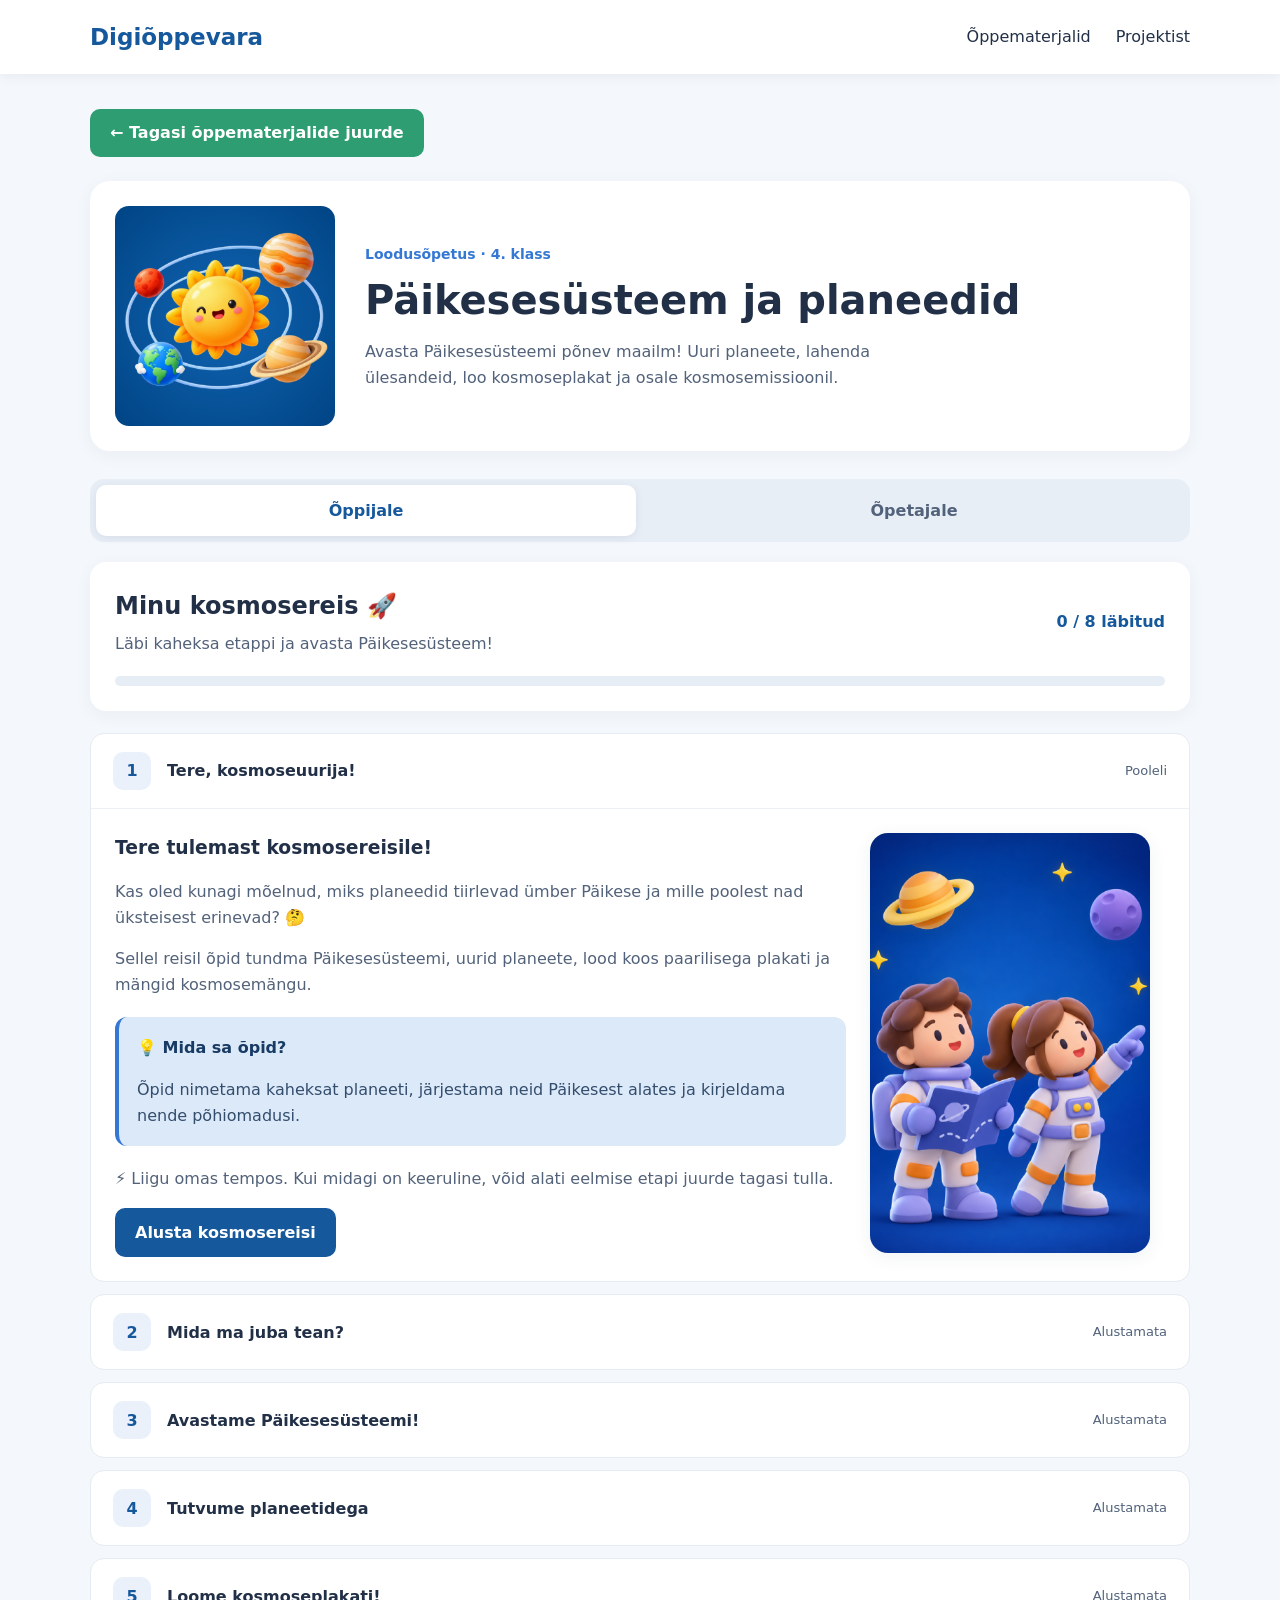
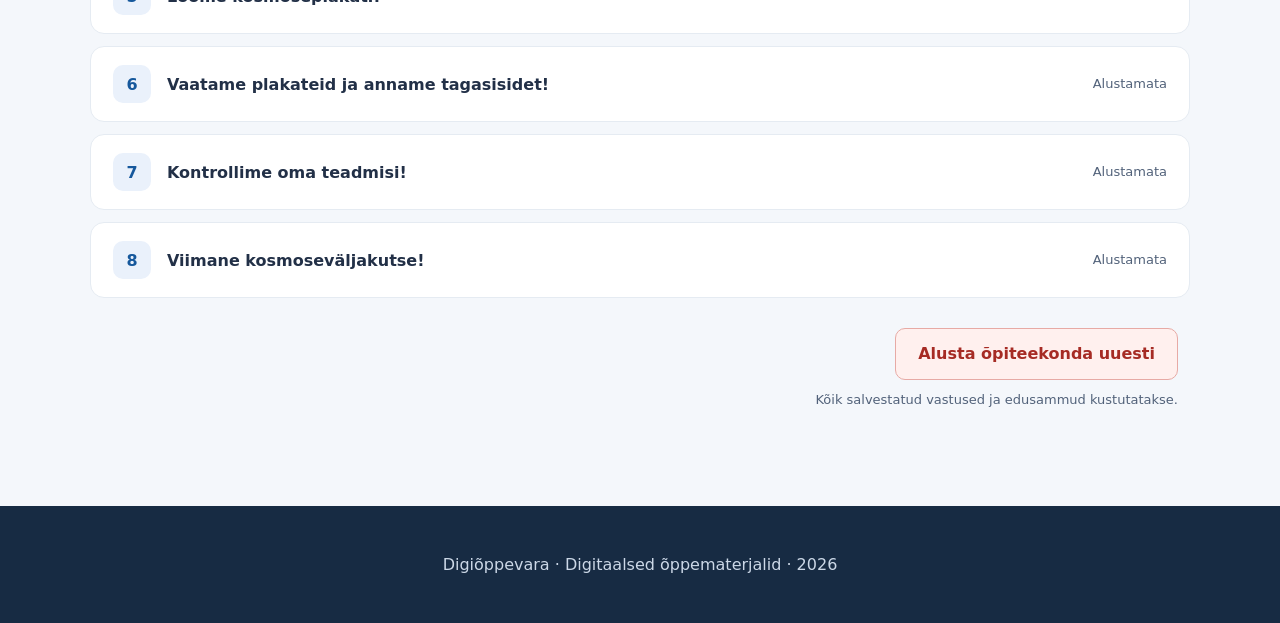
==== materjalid/loodusopetus/4-klass/paikesesusteem.html @ 149459c7 "Update paikesesusteem.html" ====
<!DOCTYPE html>
<html lang="et">
<head>
  <meta charset="UTF-8">
  <meta name="viewport" content="width=device-width, initial-scale=1">

  <title>Päikesesüsteem ja planeedid | Digiõppevara</title>

  <link rel="stylesheet" href="../../../css/style.css">
  <link rel="stylesheet" href="../../../css/loodusopetus/4-klass/paikesesusteem-post-review.css">
  <link rel="stylesheet" href="../../../css/loodusopetus/4-klass/paikesesusteem-final-stage.css">

  <script src="../../../js/loodusopetus/4-klass/paikesesusteem-config.js" defer></script>
  <script src="../../../js/lesson.js" defer></script>
  <script src="../../../js/loodusopetus/4-klass/paikesesusteem-poster-builder.js" defer></script>
  <script src="../../../js/loodusopetus/4-klass/paikesesusteem-poster-review.js" defer></script>
  <script src="../../../js/loodusopetus/4-klass/paikesesusteem-final-stage.js" defer></script>
</head>

<body>
  <header class="site-header">
    <nav class="container">
      <a class="logo" href="../../../index.html">
        Digiõppevara
      </a>

      <div class="nav-links">
        <a href="../../../index.html#materjalid">
          Õppematerjalid
        </a>

        <a href="../../../index.html#projektist">
          Projektist
        </a>
      </div>
    </nav>
  </header>

  <main class="container lesson">

    <a
      class="back-button"
      href="../../../index.html#materjalid">
      ← Tagasi õppematerjalide juurde
    </a>

    <section class="topic-header">
      <img
        class="topic-cover"
        src="../../../images/loodusopetus/4-klass/paikesesusteem/4klass-paikesesusteem.png"
        alt="Päikesesüsteem ja planeedid">

      <div class="topic-info">
        <span class="topic-meta">
          Loodusõpetus · 4. klass
        </span>

        <h1>Päikesesüsteem ja planeedid</h1>

        <p>
          Avasta Päikesesüsteemi põnev maailm!
          Uuri planeete, lahenda ülesandeid,
          loo kosmoseplakat ja osale kosmosemissioonil.
        </p>
      </div>
    </section>

    <div
      class="journey-tabs"
      aria-label="Õppematerjali vaated">

      <button
        type="button"
        class="journey-tab active"
        data-view="learner"
        aria-pressed="true">
        Õppijale
      </button>

      <button
        type="button"
        class="journey-tab"
        data-view="teacher"
        aria-pressed="false">
        Õpetajale
      </button>
    </div>

    <section id="learner-view" class="journey-panel">

      <div class="journey-overview">
        <div class="journey-overview-top">
          <div>
            <h2>Minu kosmosereis 🚀</h2>

            <p>
              Läbi kaheksa etappi ja avasta Päikesesüsteem!
            </p>
          </div>

          <span id="journey-count">
            0 / 8 läbitud
          </span>
        </div>

        <div
          class="journey-progress"
          role="progressbar"
          aria-label="Õpiteekonna läbimine"
          aria-valuemin="0"
          aria-valuemax="8"
          aria-valuenow="0">
          <div id="journey-fill"></div>
        </div>
      </div>

      <details
        class="journey-step"
        data-step="1"
        open>

        <summary>
          <span class="step-number">1</span>
          <span class="step-title">
            Tere, kosmoseuurija!
          </span>
          <span class="step-status">Pooleli</span>
        </summary>

        <div class="step-content">
          <div class="intro-layout">

            <div class="intro-text">
              <h3>Tere tulemast kosmosereisile!</h3>

              <p>
                Kas oled kunagi mõelnud,
                miks planeedid tiirlevad ümber Päikese
                ja mille poolest nad üksteisest erinevad? 🤔
              </p>

              <p>
                Sellel reisil õpid tundma Päikesesüsteemi,
                uurid planeete, lood koos paarilisega
                plakati ja mängid kosmosemängu.
              </p>

              <div class="learning-box">
                <strong> 💡 Mida sa õpid?</strong>

                <p>
                  Õpid nimetama kaheksat planeeti,
                  järjestama neid Päikesest alates
                  ja kirjeldama nende põhiomadusi.
                </p>
              </div>

              <p>
                ⚡ Liigu omas tempos.
                Kui midagi on keeruline,
                võid alati eelmise etapi juurde tagasi tulla.
              </p>

              <button
                class="action-button"
                type="button"
                data-complete-step="1"
                data-next-step="2">
                Alusta kosmosereisi
              </button>
            </div>

            <div class="intro-image-wrap">
              <img
                src="../../../images/loodusopetus/4-klass/paikesesusteem/4klass-1etapp.png"
                alt="Kosmoseuurijad"
                class="intro-image"
                loading="eager"
                decoding="async">
            </div>

          </div>
        </div>
      </details>

      <details class="journey-step" data-step="2">
        <summary>
          <span class="step-number">2</span>
          <span class="step-title">
            Mida ma juba tean?
          </span>
          <span class="step-status">Alustamata</span>
        </summary>

        <div class="step-content">
          <h3>Minu esimesed kosmoseteadmised</h3>

          <p>
            Vasta neljale küsimusele ja vaata,
            mida sa Päikesesüsteemist juba tead.
          </p>

          <div class="learning-box">
            <strong>Sinu ülesanne</strong>

            <p>
              Vali igale küsimusele üks vastus.
              See on teadmiste proov, mitte kontrolltöö.
              Eksimine on lubatud!
            </p>
          </div>

          <div data-quiz="diagnostic"></div>
        </div>
      </details>

      <details class="journey-step" data-step="3">
        <summary>
          <span class="step-number">3</span>
          <span class="step-title">
            Avastame Päikesesüsteemi!
          </span>
          <span class="step-status">Alustamata</span>
        </summary>

        <div class="step-content">
          <h3>Mis kuulub Päikesesüsteemi?</h3>

          <p>
            Päikesesüsteemi keskmes on Päike.
            Selle ümber tiirleb kaheksa planeeti.
            Päikesesüsteemi kuuluvad ka kuud,
            asteroidid ja teised taevakehad.
          </p>

          <div class="learning-box">
            <strong>Uurime Päikesesüsteemi! 🔭</strong>

            <p>
              Klõpsa interaktiivsel pildil
              erinevatel taevakehadel
              ja loe nende kohta huvitavaid fakte.
            </p>
          </div>

          <div class="embed-shell is-loading">
            <div class="embed-loader">
              Ülesanne laadib...
            </div>

            <iframe
              class="h5p-frame"
              src="https://sisuloome.e-koolikott.ee/h5p/29036/embed"
              title="Avasta Päikesesüsteem"
              width="100%"
              height="768"
              loading="lazy"
              allowfullscreen>
            </iframe>
          </div>

          <h3>Kontrolli, mida teada said!</h3>

          <p>
            Vasta kolmele küsimusele.
            Etapi läbimiseks pead vastama õigesti
            vähemalt kahele küsimusele.
          </p>

          <div data-quiz="stage3"></div>
        </div>
      </details>

      <details class="journey-step" data-step="4">
        <summary>
          <span class="step-number">4</span>
          <span class="step-title">
            Tutvume planeetidega
          </span>
          <span class="step-status">Alustamata</span>
        </summary>

        <div class="step-content">
          <h3>Planeetide saladused 🪐</h3>

          <p>
            Iga planeet on erinev.
            Mõni on väga kuum, mõni külm,
            mõnel on rõngad ja mõnel kuud.
          </p>

          <div class="learning-box">
            <strong>Leia planeedile õige kirjeldus!</strong>

            <p>
              Lohista iga planeedi juurde sobiv kirjeldus.
              Kontrolli vastuseid ja vajaduse korral
              proovi uuesti.
            </p>
          </div>

          <div class="embed-shell is-loading">
            <div class="embed-loader">
              Ülesanne laadib...
            </div>

            <iframe
              class="h5p-frame"
              src="https://sisuloome.e-koolikott.ee/h5p/29039/embed"
              title="Leia planeedile õige kirjeldus"
              width="100%"
              height="954"
              loading="lazy"
              allowfullscreen>
            </iframe>
          </div>

          <h3>Minu planeedi pass</h3>

          <p>
            Vali üks planeet, mida soovid lähemalt uurida.
            Täida selle kohta väike planeedi pass.
          </p>

          <div class="learning-box">
            <strong>🔍 Uuri oma planeeti!</strong>

            <p>
              Märgi, mitmes planeet see Päikesest on,
              ja kirjuta üks huvitav asi,
              mida sa selle planeedi kohta teada said.
            </p>
          </div>

          <div data-research="planetPassport"></div>
        </div>
      </details>

      <details class="journey-step" data-step="5">
        <summary>
          <span class="step-number">5</span>
          <span class="step-title">
            Loome kosmoseplakati!
          </span>
          <span class="step-status">Alustamata</span>
        </summary>

        <div class="step-content">
          <h3>Meie planeediplakat</h3>

          <p>
            Nüüd on aeg koos paarilisega plakat luua!
            Valige planeet, leidke sellele sobiv pilt
            ja lisage kolm fakti.
          </p>

          <div class="learning-box">
            <strong>Sinu ülesanne 🎨</strong>

            <p>
              Valige planeedi nimi ja pilt eraldi.
              Otsustage, millised kolm fakti on õiged,
              ning kujundage plakat.
              Lisage mõlema autori eesnimed.
              Järgmises etapis kontrollib teie tööd teine paar.
            </p>
          </div>

          <div class="poster-builder" id="poster-builder">

            <div class="poster-controls">

              <div class="poster-control-group">
                <h4>1. Valige planeedi nimi</h4>
                <div id="poster-planets"></div>
              </div>

              <div class="poster-control-group">
                <h4>2. Valige planeedi pilt</h4>

                <p>
                  Sirvige pilte ja leidke sobiv planeet.
                </p>

                <div class="poster-image-picker">

                  <button
                    id="poster-image-prev"
                    type="button"
                    class="poster-image-arrow"
                    aria-label="Eelmine planeedi pilt">
                    &#8592;
                  </button>

                  <img
                    id="poster-image-choice"
                    class="poster-image-choice"
                    alt="Planeedi pildi eelvaade">

                  <button
                    id="poster-image-next"
                    type="button"
                    class="poster-image-arrow"
                    aria-label="Järgmine planeedi pilt">
                    &#8594;
                  </button>

                </div>

                <button
                  id="poster-image-select"
                  type="button"
                  class="secondary-button poster-image-select">
                  Vali see pilt
                </button>

                <p
                  id="poster-image-status"
                  class="poster-image-status"></p>
              </div>

              <div class="poster-control-group">
                <h4>3. Valige lühike tutvustus</h4>
                <div id="poster-subtitles"></div>
              </div>

              <div class="poster-control-group">
                <h4>4. Valige kolm fakti</h4>

                <p>
                  Millised väited sobivad teie planeedi kohta?
                </p>

                <div id="poster-fact-options"></div>

                <p
                  id="poster-fact-count"
                  class="poster-fact-counter">
                  Valitud: 0 / 3
                </p>
              </div>

              <div class="poster-control-group">
                <h4>5. Valige taust</h4>
                <div id="poster-backgrounds"></div>
              </div>

              <div class="poster-control-group">
                <h4>6. Valige kaunistused</h4>

                <p>
                  Võite valida kuni kolm kaunistust.
                </p>

                <div id="poster-decorations"></div>
              </div>

              <div class="poster-control-group">
                <h4>7. Kes on plakati autorid?</h4>

                <label for="poster-authors">
                  Kirjutage mõlema õpilase eesnimed.
                </label>

                <input
                  id="poster-authors"
                  class="poster-text-input"
                  type="text"
                  maxlength="60"
                  autocomplete="off"
                  placeholder="Näiteks Mari ja Karl">
              </div>

              <button
                id="poster-save"
                type="button"
                class="action-button check-button">
                Salvesta plakat
              </button>

              <div
                id="poster-message"
                class="learning-box"
                role="status"
                aria-live="polite"
                hidden></div>

              <button
                id="poster-next"
                type="button"
                class="action-button"
                data-complete-step="5"
                data-next-step="6"
                hidden>
                Edasi 6. etapiga
              </button>

            </div>

            <div class="poster-preview-area">
              <h4>Teie plakat</h4>

              <div class="poster-preview-wrap">

                <div
                  class="poster-preview"
                  id="poster-preview">

                  <img
                    id="poster-bg"
                    class="poster-layer poster-bg"
                    alt="">

                  <img
                    id="poster-planet"
                    class="poster-layer poster-planet"
                    alt="">

                  <img
                    id="poster-decor"
                    class="poster-layer poster-decor"
                    alt=""
                    hidden>

                  <div class="poster-head">

                    <h3
                      id="poster-title"
                      class="poster-title">
                      Merkuur
                    </h3>

                    <p
                      id="poster-subtitle"
                      class="poster-subtitle"></p>

                  </div>

                  <ul
                    id="poster-facts"
                    class="poster-facts"></ul>

                  <div
                    id="poster-team"
                    class="poster-authors">
                    Autorid: ...
                  </div>

                </div>
              </div>
            </div>

          </div>
        </div>
      </details>

      <details class="journey-step" data-step="6">
        <summary>
          <span class="step-number">6</span>
          <span class="step-title">Vaatame plakateid ja anname tagasisidet!</span>
          <span class="step-status">Alustamata</span>
        </summary>
      
        <div class="step-content">
          <h3>Teise paari plakati hindamine</h3>
      
          <p>
            Vaadake teise paari plakatit ja arutage, kas pilt ning faktid sobivad
            valitud planeedi kohta.
          </p>
      
          <div class="learning-box">
            <strong>Sinu ülesanne 🔎</strong>
            <p>
              Andke teise paari plakatile tagasisidet. Kõigepealt vastake küsimustele
              oma teadmiste põhjal ja seejärel kirjutage lühike soovitus.
            </p>
          </div>
      
          <div class="review-layout">
            <!-- LEFT: poster -->
            <div class="review-poster-column">
              <h4>Teise paari plakat</h4>
      
              <div class="review-poster-wrap">
                <div id="review-poster" class="poster-preview poster-preview--review">
                  <img id="review-bg" class="poster-layer poster-bg" alt="">
                  <img id="review-planet" class="poster-layer poster-planet" alt="">
      
                  <img id="review-decor-1" class="poster-layer poster-decor decor-1" alt="">
                  <img id="review-decor-2" class="poster-layer poster-decor decor-2" alt="">
                  <img id="review-decor-3" class="poster-layer poster-decor decor-3" alt="">
      
                  <div class="poster-head">
                    <h3 id="review-title">Planeet</h3>
                    <p id="review-subtitle"></p>
                  </div>
      
                  <ul id="review-facts" class="poster-facts"></ul>
      
                  <div id="review-team" class="poster-team">Autorid: ...</div>
                </div>
              </div>
            </div>
      
            <!-- RIGHT: form -->
            <div class="review-form-column">
              <h4>Andke plakatile tagasisidet</h4>
      
              <p class="review-intro">
                Arutage küsimusi paarilisega ja valige sobivad vastused.
              </p>
      
              <form id="poster-review-form" class="review-form">
                <fieldset class="review-question">
                  <legend>1. Kas planeedi nimi ja pilt sobivad kokku?</legend>
                  <label><input type="radio" name="match" value="jah" required> Jah</label>
                  <label><input type="radio" name="match" value="vajab"> Vajab parandamist</label>
                </fieldset>
      
                <fieldset class="review-question">
                  <legend>2. Kas kõik kolm fakti on õiged?</legend>
                  <label><input type="radio" name="facts" value="jah" required> Jah</label>
                  <label><input type="radio" name="facts" value="vajab"> Vajab parandamist</label>
                </fieldset>
      
                <fieldset class="review-question">
                  <legend>3. Kuidas teile see plakat meeldib?</legend>
                  <label><input type="radio" name="design" value="vaga" required> Väga meeldib</label>
                  <label><input type="radio" name="design" value="meeldib"> Meeldib</label>
                  <label><input type="radio" name="design" value="parem"> Võiks veel parem olla</label>
                </fieldset>
      
                <div class="review-question">
                  <label for="review-names"><strong>Hindajate eesnimed</strong></label>
                  <input
                    id="review-names"
                    name="reviewers"
                    type="text"
                    maxlength="60"
                    placeholder="Näiteks Mari ja Karl">
                </div>
      
                <div class="review-question">
                  <label for="review-comment"><strong>Meie soovitus 💬</strong></label>
                  <textarea
                    id="review-comment"
                    name="comment"
                    rows="4"
                    maxlength="220"
                    placeholder="Kirjutage lühike soovitus või kiitus..."></textarea>
                </div>
      
                <div class="review-actions">
                  <button type="submit" class="action-button check-button">
                    Salvesta tagasiside
                  </button>
      
                  <button type="button" id="review-next" class="action-button" hidden>
                    Edasi 7. etapiga
                  </button>
                </div>
      
                <div id="review-message" class="learning-box" hidden></div>
              </form>
            </div>
          </div>
        </div>
      </details>
      
      <details class="journey-step" data-step="7">
        <summary>
          <span class="step-number">7</span>
          <span class="step-title">
            Kontrollime oma teadmisi!
          </span>
          <span class="step-status">Alustamata</span>
        </summary>

        <div class="step-content">
          <h3>Kosmosekaitsja: Planeetide missioon</h3>

          <p>
            Oled jõudnud kosmosemänguni!
            Kas oled valmis oma teadmisi proovile panema?
          </p>

          <div class="learning-box">
            <strong>Sinu ülesanne 🚀</strong>

            <p>
              Alusta Scratchi mängu ja tutvu reeglitega.
              Juhi kosmoselaeva, väldi takistusi
              ja vasta planeetide kohta käivatele küsimustele.
            </p>
          </div>

          <div class="activity">
            <iframe
              class="scratch-frame"
              src="https://scratch.mit.edu/projects/1391647707/embed"
              title="Kosmosekaitsja: Planeetide missioon"
              width="485"
              height="402"
              loading="lazy"
              scrolling="no"
              allowfullscreen>
            </iframe>
          </div>

          <p>
            Kui mäng ei avane, saad selle käivitada
            <a
              href="https://scratch.mit.edu/projects/1391647707"
              target="_blank"
              rel="noopener noreferrer">
              Scratchi veebilehel
            </a>.
          </p>

          <div class="learning-box">
            <strong>💭 Mõtle korraks!</strong>

            <p>
              Millisele küsimusele oli kõige lihtsam vastata?
              Milline planeet vajab veel kordamist?
            </p>
          </div>

          <button
            type="button"
            class="action-button"
            data-complete-step="7"
            data-next-step="8">
            Edasi 8. etapiga
          </button>
        </div>
      </details>

      <details class="journey-step" data-step="8">
        <summary>
          <span class="step-number">8</span>
          <span class="step-title">
            Viimane kosmoseväljakutse!
          </span>
          <span class="step-status">Alustamata</span>
        </summary>

        <div class="step-content">
          <h3>Viimane kosmosemissioon! 🌟</h3>

          <p>
            Oled peaaegu kogu kosmosereisi läbinud.
            Nüüd ootavad sind viimased ülesanded!
          </p>

          <div class="learning-box">
            <strong>Sinu ülesanne</strong>

            <p>
              Kõigepealt korda planeete mälumänguga.
              Seejärel lahenda kolm kosmosemissiooni
              arvutusülesannet ja kontrolli vastuseid.
            </p>
          </div>

          <div class="final-mission">

            <section class="final-card">
              <h4>Meenutame planeete!</h4>

              <p>
                Leia mälumängus kokku sobivad paarid.
                Meenuta planeetide nimesid ja välimust.
              </p>

            <div class="embed-shell is-loading">
              <div class="embed-loader">
                Mälumäng laadib...
              </div>
            
              <iframe
                class="h5p-frame"
                src="https://sisuloome.e-koolikott.ee/h5p/29053/embed"
                title="Leia kadunud planeedid!"
                width="100%"
                height="900"
                loading="lazy"
                lang="et"
                allowfullscreen>
              </iframe>
            </div>
              
            </section>

            <section class="final-card">
              <h4>Kosmosemissiooni ülesanded</h4>

              <p>
                Loe tähelepanelikult, arvuta
                ja kirjuta vastused.
                Kui eksid, saad uuesti proovida.
              </p>

              <form id="final-mission">

                <div class="final-math-task">
                  <h5>Missioon 1. Astronaudi seljakott</h5>

                  <p>
                    Seljakott võib kaaluda kuni
                    <strong>20 kg</strong>.
                    Skafander kaalub 7 kg,
                    toit 4 kg, vesi 5 kg
                    ja tööriistad 3 kg.
                  </p>

                  <label for="final-bag">
                    Mitu kilogrammi võib seljakotti
                    veel lisada?
                  </label>

                  <div class="final-answer">
                    <input
                      id="final-bag"
                      name="bag"
                      type="number"
                      min="0"
                      step="1"
                      required>
                    <span>kg</span>
                  </div>

                  <p
                    id="final-result-bag"
                    class="final-feedback"
                    hidden></p>
                </div>

                <div class="final-math-task">
                  <h5>Missioon 2. Hapnikuvaru</h5>

                  <p>
                    Kaks astronauti vajavad kumbki
                    2 liitrit hapnikku minutis.
                    Missioon kestab 30 minutit.
                    Ühes balloonis on 50 liitrit hapnikku.
                  </p>

                  <label for="final-oxygen">
                    Mitu täis ballooni tuleb kaasa võtta?
                  </label>

                  <div class="final-answer">
                    <input
                      id="final-oxygen"
                      name="oxygen"
                      type="number"
                      min="0"
                      step="1"
                      required>
                    <span>ballooni</span>
                  </div>

                  <p
                    id="final-result-oxygen"
                    class="final-feedback"
                    hidden></p>
                </div>

                <div class="final-math-task">
                  <h5>Missioon 3. Kosmosemissiooni eelarve</h5>

                  <p>
                    Sul on <strong>500 eurot</strong>.
                    Sidevahend maksab 145 €,
                    päikesepaneel 125 €,
                    toiduvaru 90 € ja kaamera 160 €.
                  </p>

                  <label for="final-budget">
                    Kui ostad kõik neli eset,
                    mitu eurot jääb puudu?
                  </label>

                  <div class="final-answer">
                    <input
                      id="final-budget"
                      name="budget"
                      type="number"
                      min="0"
                      step="1"
                      required>
                    <span>€</span>
                  </div>

                  <p
                    id="final-result-budget"
                    class="final-feedback"
                    hidden></p>
                </div>

                <div class="final-actions">

                  <button
                    id="final-check"
                    type="button"
                    class="action-button check-button">
                    Kontrolli vastuseid
                  </button>

                  <button
                    id="final-finish"
                    type="button"
                    class="action-button"
                    hidden>
                    Lõpeta kosmosereis
                  </button>

                </div>

                <p id="final-total" hidden></p>

              </form>
            </section>

            <div
              id="final-success"
              class="final-success"
              role="status"
              aria-live="polite"
              hidden>

              <h3>Palju õnne, kosmoseuurija!</h3>

              <p>
                Oled jõudnud oma kosmosereisi lõppu!
                Nüüd tunned paremini Päikesesüsteemi
                ja selle kaheksat planeeti.
              </p>

              <strong>Järgmiste avastusteni!</strong>

            </div>
          </div>
        </div>
      </details>

      <div class="journey-reset">
        <button
          id="reset-journey"
          class="reset-button"
          type="button">
          Alusta õpiteekonda uuesti
        </button>

        <p>
          Kõik salvestatud vastused ja edusammud kustutatakse.
        </p>
      </div>

    </section>

    <section
      id="teacher-view"
      class="journey-panel"
      hidden>

      <div class="teacher-placeholder">
        <h2>Õpiteekonna kirjeldus õpetajale</h2>

        <p>
          Õppematerjal on mõeldud 4. klassi
          loodusõpetuse teema
          „Päikesesüsteem ja planeedid“ õppimiseks.
          Õpilased tutvuvad Päikesesüsteemiga,
          uurivad planeete, teevad paaristööd
          ja kinnistavad teadmisi mänguliste ülesannetega.
        </p>

        <p>
          Teisel etapil selgitatakse välja eelteadmised.
          Kolmandas ja neljandas etapis õpitakse
          interaktiivsete ülesannete abil.
          Viiendas etapis koostatakse paaristööna plakat
          ning kuuendas etapis antakse teise paari tööle tagasisidet.
          Seitsmendas etapis kasutatakse Scratchi mängu.
          Kaheksas etapp sisaldab kordamist ja
          arvutusülesandeid.
        </p>

        <p>
          Õpilaste edusammud salvestatakse
          kasutatava arvuti veebilehitsejasse.
          Plakatite vastastikuseks hindamiseks
          vahetavad paarid arvuteid.
          Töid ei saadeta automaatselt õpetajale.
        </p>
      </div>

    </section>

  </main>

  <footer>
    <p>
      Digiõppevara · Digitaalsed õppematerjalid · 2026
    </p>
  </footer>

  <script src="https://sisuloome.e-koolikott.ee/sites/default/files/h5p/h5p-core/js/h5p-resizer.js"></script>
</body>
</html>
---- css/style.css ----
:root {
  --blue: #16589c;
  --accent: #3478d4;
  --green: #2e9d72;
  --text: #223047;
  --muted: #52627a;
  --background: #f4f7fb;
}

* {
  box-sizing: border-box;
}

html {
  scroll-behavior: smooth;
}

body {
  margin: 0;
  font: 16px/1.6 system-ui, sans-serif;
  color: var(--text);
  background: var(--background);
}

a {
  color: inherit;
  text-decoration: none;
}

.container {
  width: min(1100px, calc(100% - 36px));
  margin-inline: auto;
}

[hidden] {
  display: none !important;
}

.site-header {
  position: sticky;
  top: 0;
  z-index: 10;
  background: white;
  box-shadow: 0 2px 12px #182b4510;
}

nav {
  min-height: 74px;
  display: flex;
  justify-content: space-between;
  align-items: center;
  gap: 20px;
}

.logo {
  color: var(--blue);
  font-size: 23px;
  font-weight: 800;
}

.nav-links {
  display: flex;
  gap: 25px;
}

.nav-links a:hover {
  color: var(--accent);
}

.hero {
  margin: 32px 0;
  min-height: 370px;
  padding: 60px 35px;
  border-radius: 22px;
  color: white;
  text-align: center;
  display: flex;
  flex-direction: column;
  align-items: center;
  justify-content: center;
  background:
    linear-gradient(90deg, #07396d55, #07396d33),
    url("../images/main-banner.png") center / cover;
}

.hero h1 {
  font-size: clamp(30px, 5vw, 48px);
  line-height: 1.2;
  margin: 0 0 15px;
}

.hero p {
  max-width: 540px;
  margin: 0 0 25px;
  font-size: 18px;
}

.button {
  display: inline-block;
  padding: 12px 26px;
  border-radius: 30px;
  background: white;
  color: var(--blue);
  font-weight: 700;
  transition: transform .2s;
}

.button:hover {
  transform: translateY(-3px);
}

.catalog,
.about {
  margin-bottom: 65px;
}

.about {
  padding-inline: 15px;
}

.catalog h2,
.about h2 {
  font-size: 30px;
  margin-bottom: 5px;
}

.catalog > p,
.about p {
  color: var(--muted);
}

.catalog h3 {
  font-size: 18px;
  margin: 30px 0 15px;
}

.choices {
  display: flex;
  flex-wrap: wrap;
  gap: 10px;
}

.chip {
  padding: 11px 18px;
  border: 1px solid #dce5f0;
  border-radius: 12px;
  background: white;
  color: var(--text);
  font: inherit;
  cursor: pointer;
  transition:
    background .2s,
    color .2s,
    transform .2s;
}

.chip:hover {
  background: #e9f1ff;
  transform: translateY(-2px);
}

.chip.selected {
  background: var(--blue);
  border-color: var(--blue);
  color: white;
}

.filter-step {
  animation: appear .25s ease;
}

@keyframes appear {
  from {
    opacity: 0;
    transform: translateY(8px);
  }

  to {
    opacity: 1;
    transform: translateY(0);
  }
}

.card-grid {
  display: grid;
  grid-template-columns: repeat(auto-fill, 220px);
  gap: 20px;
}

.material-card,
.activity,
.about {
  background: white;
  border-radius: 16px;
  overflow: hidden;
  box-shadow: 0 4px 18px #2036530c;
}

.material-card {
  display: block;
  transition:
    transform .2s,
    box-shadow .2s;
}

.material-card:hover {
  transform: translateY(-5px);
  box-shadow: 0 12px 25px #2036531c;
}

.material-card img {
  display: block;
  width: 100%;
  aspect-ratio: 1;
  object-fit: cover;
}

.card-body {
  padding: 18px;
}

.card-body h4 {
  margin: 6px 0;
  font-size: 18px;
}

.card-body p {
  margin: 0;
  color: var(--muted);
}

.card-body small {
  color: var(--accent);
  font-weight: 700;
}

.empty {
  padding: 35px;
  background: white;
  border-radius: 14px;
  color: var(--muted);
}

.lesson {
  padding-block: 35px 60px;
}

.back-button {
  display: inline-block;
  margin-bottom: 24px;
  padding: 11px 20px;
  color: white;
  background: var(--green);
  border-radius: 10px;
  font-weight: 600;
  transition:
    background .2s,
    transform .2s;
}

.back-button:hover {
  background: #237d59;
  transform: translateX(-3px);
}

.topic-header {
  display: grid;
  grid-template-columns: 220px minmax(0, 1fr);
  align-items: center;
  gap: 30px;
  padding: 25px;
  background: white;
  border-radius: 20px;
  box-shadow: 0 4px 18px #2036530c;
}

.topic-cover {
  display: block;
  width: 100%;
  aspect-ratio: 1;
  object-fit: contain;
  border-radius: 14px;
  background: var(--background);
}

.topic-info h1 {
  margin: 10px 0 15px;
  font-size: clamp(28px, 4vw, 40px);
  line-height: 1.2;
}

.topic-info p {
  margin: 0;
  max-width: 600px;
  color: var(--muted);
}

.topic-meta {
  color: var(--accent);
  font-size: 14px;
  font-weight: 700;
}

.activity {
  padding: 25px;
  margin: 28px 0;
}

.activity h2 {
  margin-top: 0;
}

.embed-placeholder {
  padding: 65px 20px;
  text-align: center;
  background: #eef3fa;
  border: 2px dashed #cddced;
  border-radius: 12px;
  color: var(--muted);
}

.activity iframe,
.h5p-frame {
  display: block;
  width: 100%;
  border: 0;
  border-radius: 10px;
}

.scratch-frame {
  max-width: 720px;
  aspect-ratio: 485 / 402;
  margin: auto;
}

.h5p-frame {
  min-height: 600px;
  max-width: 100%;
}

.intro-layout {
  display: grid;
  grid-template-columns: minmax(0, 1fr) 295px;
  gap: 24px;
  align-items: start;
}

.intro-text {
  min-width: 0;
}

.intro-image-wrap {
  display: flex;
  justify-content: flex-end;
  padding-right: 15px;
}

.intro-image {
  display: block;
  width: 100%;
  max-width: 280px;
  height: 420px;
  object-fit: cover;
  border-radius: 18px;
  box-shadow: 0 4px 18px #20365312;
  background: #eef3fa;
}

.journey-tabs {
  display: flex;
  gap: 8px;
  padding: 6px;
  margin: 28px 0 20px;
  border-radius: 14px;
  background: #e8eef6;
}

.journey-tab {
  flex: 1;
  padding: 13px;
  border: 0;
  border-radius: 10px;
  background: transparent;
  color: var(--muted);
  font: inherit;
  font-weight: 700;
  cursor: pointer;
}

.journey-tab.active {
  background: white;
  color: var(--blue);
  box-shadow: 0 2px 8px #20365316;
}

.journey-panel {
  margin-bottom: 35px;
}

.journey-overview,
.teacher-placeholder {
  padding: 25px;
  margin-bottom: 22px;
  background: white;
  border-radius: 16px;
  box-shadow: 0 4px 18px #2036530c;
}

.journey-overview h2 {
  margin: 0 0 5px;
}

.journey-overview p,
.teacher-placeholder p {
  margin: 0;
  color: var(--muted);
}

.journey-overview-top {
  display: flex;
  justify-content: space-between;
  align-items: center;
  gap: 20px;
  margin-bottom: 20px;
}

#journey-count {
  font-weight: 700;
  color: var(--blue);
  white-space: nowrap;
}

.journey-progress {
  height: 10px;
  background: #e6edf4;
  border-radius: 20px;
  overflow: hidden;
}

#journey-fill {
  width: 0;
  height: 100%;
  background: var(--green);
  border-radius: 20px;
  transition: width .3s ease;
}

.journey-step {
  margin-bottom: 12px;
  background: white;
  border: 1px solid #e5ebf2;
  border-radius: 14px;
  overflow: clip;
  scroll-margin-top: 95px;
}

.journey-step > summary {
  display: flex;
  align-items: center;
  gap: 16px;
  padding: 18px 22px;
  cursor: pointer;
  list-style: none;
}

.journey-step > summary::-webkit-details-marker {
  display: none;
}

.journey-step[open] > summary {
  border-bottom: 1px solid #edf0f5;
}

.step-number {
  display: grid;
  place-items: center;
  flex-shrink: 0;
  width: 38px;
  height: 38px;
  border-radius: 10px;
  background: #eaf1fb;
  color: var(--blue);
  font-weight: 700;
}

.step-title {
  flex: 1;
  font-weight: 700;
}

.step-status {
  color: var(--muted);
  font-size: 13px;
  white-space: nowrap;
}

.journey-step.is-done > summary {
  background: #f0faf4;
}

.journey-step.is-done .step-number {
  background: var(--green);
  color: white;
}

.journey-step.is-done .step-status {
  color: #21865b;
  font-weight: 700;
}

.step-content {
  padding: 24px;
}

.step-content h3 {
  margin: 0 0 12px;
}

.step-content p {
  color: var(--muted);
}

@supports (interpolate-size: allow-keywords) {
  .journey-step {
    interpolate-size: allow-keywords;
  }

  .journey-step::details-content {
    height: 0;
    opacity: 0;
    overflow: clip;
    transition:
      height 250ms ease,
      opacity 200ms ease,
      content-visibility 250ms allow-discrete;
  }

  .journey-step[open]::details-content {
    height: auto;
    opacity: 1;
  }
}

.embed-shell {
  position: relative;
  min-height: 300px;
  border-radius: 12px;
  overflow: hidden;
  background: #eef3fa;
  border: 1px solid #dce5f0;
}

.embed-loader {
  position: absolute;
  inset: 0;
  display: grid;
  place-items: center;
  color: var(--muted);
  font-weight: 600;
  background: linear-gradient(
    90deg,
    #eef3fa 25%,
    #e3ebf5 50%,
    #eef3fa 75%
  );
  background-size: 200% 100%;
  animation: shimmer 1.4s infinite linear;
}

.embed-shell iframe {
  position: relative;
  z-index: 1;
  opacity: 0;
  transition: opacity .25s ease;
}

.embed-shell.is-loaded iframe {
  opacity: 1;
}

.embed-shell.is-loaded .embed-loader {
  display: none;
}

@keyframes shimmer {
  from {
    background-position: 200% 0;
  }

  to {
    background-position: -200% 0;
  }
}

.learning-box {
  margin: 20px 0;
  padding: 18px;
  background: #dce9f8;
  border-left: 4px solid var(--accent);
  border-radius: 12px;
  color: #173b64;
}

.learning-box p {
  margin-bottom: 0;
  color: #334d6d;
}

.coming-soon {
  padding: 15px;
  background: #f3f6fa;
  border-radius: 10px;
  font-size: 14px;
}

.teacher-placeholder h2 {
  margin-top: 0;
}

.teacher-placeholder .coming-soon {
  margin-top: 15px;
}

.action-button,
.secondary-button {
  padding: 12px 20px;
  border: 0;
  border-radius: 10px;
  font: inherit;
  font-weight: 700;
  cursor: pointer;
}

.action-button {
  color: white;
  background: var(--blue);
}

.action-button:hover {
  background: var(--accent);
}

.secondary-button {
  color: var(--blue);
  background: #eaf1fb;
}

.secondary-button:hover {
  background: #dce9f8;
}

.action-button.check-button {
  background: rgba(46, 157, 114, .12);
  border: 1px solid #58a984;
  color: #206f4d;
  border-radius: 12px;
  transition:
    background .2s ease,
    border-color .2s ease;
}

.action-button.check-button:hover {
  background: rgba(46, 157, 114, .20);
  border-color: #2e9d72;
}

.secondary-button.retry-button {
  background: rgba(232, 165, 45, .14);
  border: 1px solid #dfa43f;
  color: #916018;
  border-radius: 12px;
  transition:
    background .2s ease,
    border-color .2s ease;
}

.secondary-button.retry-button:hover {
  background: rgba(232, 165, 45, .23);
  border-color: #cc9229;
}

.learning-quiz fieldset {
  margin: 18px 0;
  padding: 20px;
  border: 1px solid #e5ebf2;
  border-radius: 12px;
}

.learning-quiz legend {
  padding: 0 6px;
  font-weight: 700;
}

.learning-quiz label {
  display: block;
  padding: 6px 0;
  cursor: pointer;
}

.learning-quiz input {
  accent-color: var(--blue);
  margin-right: 8px;
}

.quiz-actions {
  display: flex;
  flex-wrap: wrap;
  gap: 10px;
  margin: 20px 0;
}

.answer-feedback {
  margin-bottom: 0;
  padding: 10px 12px;
  border-radius: 8px;
  font-size: 14px;
}

.answer-feedback.is-correct {
  background: #e8f7ed;
  color: #206c49;
}

.answer-feedback.is-wrong {
  background: #fff3e6;
  color: #93551e;
}

.learning-research fieldset {
  margin: 20px 0;
  padding: 0;
  border: 0;
}

.learning-research legend {
  margin-bottom: 12px;
  font-weight: 700;
}

.research-choices {
  display: grid;
  grid-template-columns: repeat(4, minmax(0, 1fr));
  gap: 10px;
}

.research-choice {
  position: relative;
  cursor: pointer;
}

.research-choice input {
  position: absolute;
  opacity: 0;
}

.research-choice span {
  display: block;
  padding: 13px 8px;
  border: 1px solid #dce5f0;
  border-radius: 10px;
  background: #f4f7fb;
  text-align: center;
  font-weight: 600;
  transition:
    background .2s,
    border-color .2s;
}

.research-choice input:checked + span {
  background: #dce9f8;
  border-color: var(--blue);
  color: var(--blue);
}

.research-choice input:focus-visible + span {
  outline: 3px solid var(--accent);
  outline-offset: 2px;
}

.research-field {
  display: block;
  margin: 20px 0;
}

.research-field strong {
  display: block;
  margin-bottom: 8px;
}

.research-field select,
.research-field textarea {
  width: 100%;
  padding: 12px;
  border: 1px solid #dce5f0;
  border-radius: 10px;
  background: white;
  color: var(--text);
  font: inherit;
}

.research-field textarea {
  resize: vertical;
}

.research-field select:focus,
.research-field textarea:focus {
  outline: 2px solid var(--accent);
  outline-offset: 1px;
}

.poster-builder {
  display: grid;
  grid-template-columns:
    minmax(0, .8fr)
    minmax(0, 1.2fr);
  gap: 22px;
  align-items: start;
  margin-top: 24px;
}

.poster-controls {
  display: flex;
  flex-direction: column;
  gap: 12px;
  min-width: 0;
}

.poster-control-group {
  margin: 0;
  padding: 14px;
  background: #f8fbff;
  border: 1px solid #d7e3f1;
  border-radius: 15px;
}

.poster-control-group h4 {
  margin: 0 0 10px;
  font-size: 16px;
  line-height: 1.35;
}

.poster-control-group p {
  margin: 0 0 10px;
  font-size: 14px;
}

.poster-select,
.poster-text-input {
  display: block;
  width: 100%;
  min-width: 0;
  min-height: 44px;
  padding: 11px 13px;
  border: 1px solid #c9d8ea;
  border-radius: 11px;
  background: white;
  color: var(--text);
  font: inherit;
  font-size: 14px;
}

.poster-select:focus-visible,
.poster-text-input:focus-visible {
  outline: 2px solid var(--accent);
  outline-offset: 2px;
}

.poster-image-picker {
  display: flex;
  align-items: center;
  justify-content: center;
  gap: 14px;
  margin: 12px 0;
}

.poster-image-arrow {
  display: grid;
  place-items: center;
  flex-shrink: 0;
  width: 42px;
  height: 42px;
  border: 1px solid #c9d8ea;
  border-radius: 12px;
  background: #eaf2fc;
  color: var(--blue);
  font: inherit;
  font-size: 23px;
  cursor: pointer;
}

.poster-image-arrow:hover {
  background: #dce9f8;
}

.poster-image-choice {
  display: block;
  width: 110px;
  aspect-ratio: 1000 / 1414;
  object-fit: contain;
  background: #eaf1fa;
  border: 1px solid #dce5f0;
  border-radius: 12px;
}

.poster-image-select {
  display: block;
  margin: 0 auto;
  font-size: 14px;
}

.poster-image-status {
  margin: 10px 0 0 !important;
  text-align: center;
  font-size: 13px !important;
  color: var(--muted);
}

#poster-next,
#poster-save {
  align-self: flex-start;
}

.poster-dropdown {
  position: relative;
  width: 100%;
  border: 1px solid #c9d8ea;
  border-radius: 11px;
  background: white;
}

.poster-dropdown > summary {
  display: flex;
  align-items: center;
  justify-content: space-between;
  gap: 12px;
  min-height: 44px;
  padding: 10px 13px;
  color: var(--text);
  font-size: 14px;
  font-weight: 600;
  cursor: pointer;
  list-style: none;
}

.poster-dropdown > summary::-webkit-details-marker {
  display: none;
}

.poster-dropdown > summary::after {
  content: "⌄";
  font-size: 19px;
  line-height: 1;
  color: var(--muted);
}

.poster-dropdown[open] > summary::after {
  transform: rotate(180deg);
}

.poster-dropdown > summary:focus-visible {
  outline: 2px solid var(--accent);
  outline-offset: 2px;
}

.poster-dropdown-list {
  position: absolute;
  z-index: 30;
  top: calc(100% + 5px);
  left: 0;
  right: 0;
  max-height: 270px;
  overflow-y: auto;
  padding: 6px;
  border: 1px solid #dce5f0;
  border-radius: 12px;
  background: white;
  box-shadow: 0 10px 25px #162f4d26;
}

.poster-dropdown-item {
  display: flex;
  align-items: flex-start;
  gap: 9px;
  padding: 10px;
  border-radius: 8px;
  color: var(--text);
  font-size: 13px;
  line-height: 1.45;
  cursor: pointer;
}

.poster-dropdown-item:hover {
  background: #f1f6fc;
}

.poster-dropdown-item.is-selected {
  background: #e7f0fc;
  color: var(--blue);
}

.poster-dropdown-item input {
  flex-shrink: 0;
  margin-top: 3px;
  accent-color: var(--blue);
}

.poster-dropdown-clear {
  display: block;
  width: 100%;
  padding: 10px;
  border: 0;
  border-radius: 8px;
  background: #f2f5fa;
  color: var(--muted);
  font: inherit;
  font-size: 13px;
  text-align: left;
  cursor: pointer;
}

.poster-dropdown-clear:hover {
  background: #e7edf6;
}

.poster-preview-area {
  position: sticky;
  top: 90px;
  align-self: start;
  min-width: 0;
}

.poster-preview-area h4 {
  margin: 0 0 12px;
  font-size: 16px;
}

.poster-preview-wrap {
  display: flex;
  justify-content: center;
}

.poster-preview {
  position: relative;
  width: min(
    100%,
    560px,
    calc((100vh - 145px) / 1.414)
  );
  aspect-ratio: 1000 / 1414;
  overflow: hidden;
  border-radius: 18px;
  background: #dfe9f6;
  box-shadow: 0 12px 30px #20365320;
  isolation: isolate;
}

.poster-layer {
  position: absolute;
  inset: 0;
  display: block;
  width: 100%;
  height: 100%;
  object-fit: fill;
}

.poster-bg {
  z-index: 1;
}

.poster-planet {
  z-index: 2;
}

.poster-decor {
  z-index: 3;
}

.poster-head {
  position: absolute;
  z-index: 4;
  top: 0;
  left: 0;
  right: 0;
  padding: 6.5% 7% 10%;
  text-align: center;
  background: linear-gradient(
    to bottom,
    rgba(12, 30, 61, .30),
    transparent
  );
}

.poster-head .poster-title {
  position: static;
  margin: 0 0 8px;
  color: #ffffff;
  font-size: clamp(28px, 4vw, 48px);
  line-height: 1.1;
  font-weight: 800;
  text-shadow: 0 2px 8px #10244366;
}

.poster-head #poster-subtitle,
.poster-review-subtitle {
  position: static;
  margin: 0;
  color: #ffffff;
  font-size: clamp(14px, 1.8vw, 21px);
  line-height: 1.3;
  font-weight: 600;
  text-shadow: 0 2px 7px #10244380;
}

.poster-facts {
  position: absolute;
  z-index: 4;
  bottom: 18%;
  left: 22%;
  right: 22%;
  display: flex;
  flex-direction: column;
  gap: 15px;
  margin: 0;
  padding: 0;
  list-style: none;
}

.poster-fact {
  padding: 9px 12px;
  border: 1px solid rgba(255, 255, 255, .24);
  border-radius: 11px;
  background: rgba(10, 30, 65, .17);
  backdrop-filter: blur(2px);
  color: #ffffff;
  text-align: center;
  font-size: clamp(13px, 1.5vw, 18px);
  line-height: 1.3;
  font-weight: 600;
  text-shadow: 0 1px 5px #00000080;
  overflow-wrap: anywhere;
}

.poster-authors {
  position: absolute;
  z-index: 4;
  left: 7%;
  right: 7%;
  bottom: 3%;
  color: #ffffff;
  font-size: clamp(12px, 1.4vw, 17px);
  font-weight: 400;
  line-height: 1.3;
  text-align: center;
  text-shadow: 0 2px 6px #00000080;
  overflow-wrap: anywhere;
}

#poster-message {
  margin: 2px 0 0;
}

.journey-reset {
  display: flex;
  flex-direction: column;
  align-items: flex-end;
  margin-top: 30px;
  padding-right: 12px;
  text-align: right;
}

.reset-button {
  padding: 12px 22px;
  border: 1px solid #e7aaa5;
  border-radius: 10px;
  background: #fff0ee;
  color: #a62b24;
  font: inherit;
  font-weight: 700;
  cursor: pointer;
  transition: background .2s;
}

.reset-button:hover {
  background: #fbd8d4;
}

.journey-reset p {
  margin: 10px 0 0;
  color: var(--muted);
  font-size: 13px;
}

footer {
  padding: 30px 15px;
  text-align: center;
  background: #172b43;
  color: #ccd8e7;
}

@media (max-width: 980px) {
  .poster-builder {
    grid-template-columns: 1fr;
  }

  .poster-preview-area {
    position: static;
  }

  .poster-preview {
    width: min(100%, 520px);
  }
}

@media (max-width: 650px) {
  nav {
    flex-direction: column;
    padding: 15px 0;
  }

  .nav-links {
    gap: 15px;
  }

  .hero {
    min-height: 300px;
    padding: 40px 20px;
  }

  .hero p {
    font-size: 16px;
  }

  .card-grid {
    grid-template-columns:
      repeat(auto-fill, minmax(min(100%, 220px), 1fr));
  }

  .topic-header {
    grid-template-columns: 1fr;
    gap: 20px;
    padding: 20px;
  }

  .topic-cover {
    max-width: 240px;
    justify-self: center;
  }

  .activity {
    padding: 15px;
  }

  .journey-overview-top {
    align-items: flex-start;
    flex-direction: column;
    gap: 8px;
  }

  .journey-step > summary {
    padding: 14px;
    gap: 10px;
  }

  .intro-layout {
    grid-template-columns: 1fr;
  }

  .intro-image-wrap {
    justify-content: center;
    padding-right: 0;
  }

  .intro-image {
    max-width: 260px;
    height: auto;
    aspect-ratio: 3 / 4;
  }

  .step-content {
    padding: 16px;
  }

  .step-status {
    font-size: 12px;
  }

  .step-title {
    font-size: 14px;
  }

  .research-choices {
    grid-template-columns: repeat(2, minmax(0, 1fr));
  }

  .poster-head .poster-title {
    font-size: clamp(25px, 7vw, 38px);
  }

  .poster-head #poster-subtitle,
  .poster-review-subtitle {
    font-size: clamp(13px, 3.6vw, 18px);
  }

  .poster-fact {
    font-size: clamp(12px, 3.2vw, 16px);
    padding: 7px 9px;
  }
}

@media (max-width: 420px) {
  .poster-control-group {
    padding: 12px;
  }

  .poster-facts {
    gap: 5px;
  }

  .poster-dropdown-list {
    max-height: 220px;
  }
}

@media (prefers-reduced-motion: reduce) {
  html {
    scroll-behavior: auto;
  }

  .filter-step,
  .embed-loader {
    animation: none;
  }

  #journey-fill,
  .button,
  .chip,
  .material-card,
  .back-button,
  .reset-button,
  .research-choice span,
  .action-button.check-button,
  .secondary-button.retry-button {
    transition: none;
  }

  .journey-step::details-content,
  .embed-shell iframe {
    transition: none;
  }
}
---- css/loodusopetus/4-klass/paikesesusteem-post-review.css ----
.review-layout {
  display: grid;
  grid-template-columns: minmax(320px, 480px) 1fr;
  gap: 28px;
  align-items: start;
  margin-top: 20px;
}

.review-poster-column,
.review-form-column {
  min-width: 0;
}

.review-poster-column h4,
.review-form-column h4 {
  margin: 0 0 14px;
  font-size: 20px;
  color: var(--text);
}

.review-poster-wrap {
  display: flex;
  justify-content: flex-start;
}

.poster-preview--review {
  width: 100%;
  max-width: 420px;
  aspect-ratio: 1000 / 1414;
  position: relative;
  overflow: hidden;
  border-radius: 24px;
  box-shadow: 0 10px 28px rgba(22, 49, 86, 0.12);
  background: #dfe8f5;
}

.review-intro {
  margin: 0 0 14px;
  color: var(--muted);
}

.review-form {
  display: flex;
  flex-direction: column;
  gap: 16px;
}

.review-question {
  border: 1px solid #d9e3f0;
  border-radius: 16px;
  background: #fff;
  padding: 16px 18px;
}

.review-question legend {
  padding: 0 6px;
  font-weight: 700;
  color: var(--text);
}

.review-question label {
  display: block;
  margin: 10px 0 0;
  color: #3f5572;
  cursor: pointer;
}

.review-question input[type="radio"] {
  margin-right: 8px;
}

.review-question input[type="text"],
.review-question textarea {
  width: 100%;
  margin-top: 10px;
  padding: 12px 14px;
  border-radius: 12px;
  border: 1px solid #cfdced;
  background: #fff;
  font: inherit;
  color: var(--text);
}

.review-question textarea {
  resize: vertical;
  min-height: 100px;
}

.review-actions {
  display: flex;
  flex-wrap: wrap;
  gap: 12px;
  align-items: center;
}

#review-message {
  margin-top: 4px;
}

@media (max-width: 980px) {
  .review-layout {
    grid-template-columns: 1fr;
  }

  .review-poster-wrap {
    justify-content: center;
  }

  .poster-preview--review {
    max-width: 440px;
  }
}
---- css/loodusopetus/4-klass/paikesesusteem-final-stage.css ----
.final-mission {
  display: grid;
  gap: 20px;
  margin-top: 24px;
}

.final-card {
  padding: 22px;
  border: 1px solid #dce5f0;
  border-radius: 16px;
  background: #f8fbff;
}

.final-card h4 {
  margin: 0 0 12px;
  color: var(--text);
  font-size: 20px;
  line-height: 1.4;
}

.final-card > p {
  margin: 0 0 20px;
  color: var(--muted);
}

.final-memory-placeholder {
  display: grid;
  place-items: center;
  min-height: 180px;
  padding: 25px;
  border: 2px dashed #c9d8ea;
  border-radius: 14px;
  background: #ffffff;
  color: var(--muted);
  text-align: center;
  font-size: 14px;
}

.final-memory-placeholder iframe {
  display: block;
  width: 100%;
  border: 0;
  border-radius: 10px;
}

#final-mission {
  display: grid;
  gap: 18px;
}

.final-math-task {
  padding: 20px;
  border: 1px solid #e0e8f2;
  border-radius: 13px;
  background: #ffffff;
}

.final-math-task h5 {
  margin: 0 0 12px;
  color: var(--blue);
  font-size: 17px;
  line-height: 1.4;
}

.final-math-task > p {
  margin: 0 0 16px;
  font-size: 15px;
  line-height: 1.6;
}

.final-math-task label {
  display: block;
  margin-bottom: 12px;
  color: var(--text);
  font-size: 15px;
  font-weight: 700;
}

.final-answer {
  display: flex;
  align-items: center;
  gap: 12px;
}

.final-answer input {
  display: block;
  width: 150px;
  max-width: 100%;
  min-height: 44px;
  padding: 11px 13px;
  border: 1px solid #c9d8ea;
  border-radius: 11px;
  background: #ffffff;
  color: var(--text);
  font: inherit;
  font-size: 15px;
}

.final-answer input:focus-visible {
  outline: 2px solid var(--accent);
  outline-offset: 2px;
}

.final-answer span {
  color: var(--muted);
  font-size: 15px;
  font-weight: 600;
}

.final-feedback {
  margin: 14px 0 0 !important;
  padding: 12px 14px;
  border-radius: 10px;
  font-size: 14px;
  line-height: 1.5;
}

.final-feedback.is-correct {
  border: 1px solid #b7e2c7;
  background: #e7f6ed;
  color: #206f4d;
}

.final-feedback.is-wrong {
  border: 1px solid #f0d3af;
  background: #fff2e4;
  color: #88531c;
}

.final-actions {
  display: flex;
  flex-wrap: wrap;
  align-items: center;
  gap: 12px;
}

#final-total {
  margin: 0;
  padding: 14px 16px;
  border: 1px solid #dce5f0;
  border-radius: 11px;
  background: #eef5fd;
  color: var(--blue);
  font-size: 16px;
  font-weight: 700;
}

.final-success {
  padding: 32px 26px;
  border: 1px solid #b6ddc8;
  border-radius: 18px;
  background: #f0faf4;
  text-align: center;
}

.final-success h3 {
  margin: 0 0 15px;
  color: #206f4d;
  font-size: clamp(23px, 3vw, 30px);
  line-height: 1.3;
}

.final-success p {
  max-width: 600px;
  margin: 0 auto 16px;
  color: #365b48;
  font-size: 16px;
  line-height: 1.6;
}

.final-success strong {
  display: block;
  color: #206f4d;
  font-size: 18px;
}

@media (max-width: 650px) {
  .final-mission {
    gap: 16px;
  }

  .final-card {
    padding: 16px;
  }

  .final-card h4 {
    font-size: 18px;
  }

  .final-memory-placeholder {
    min-height: 140px;
    padding: 18px;
  }

  .final-math-task {
    padding: 15px;
  }

  .final-math-task h5 {
    font-size: 16px;
  }

  .final-actions {
    flex-direction: column;
    align-items: stretch;
  }

  .final-actions button {
    width: 100%;
  }

  .final-success {
    padding: 26px 18px;
  }
}
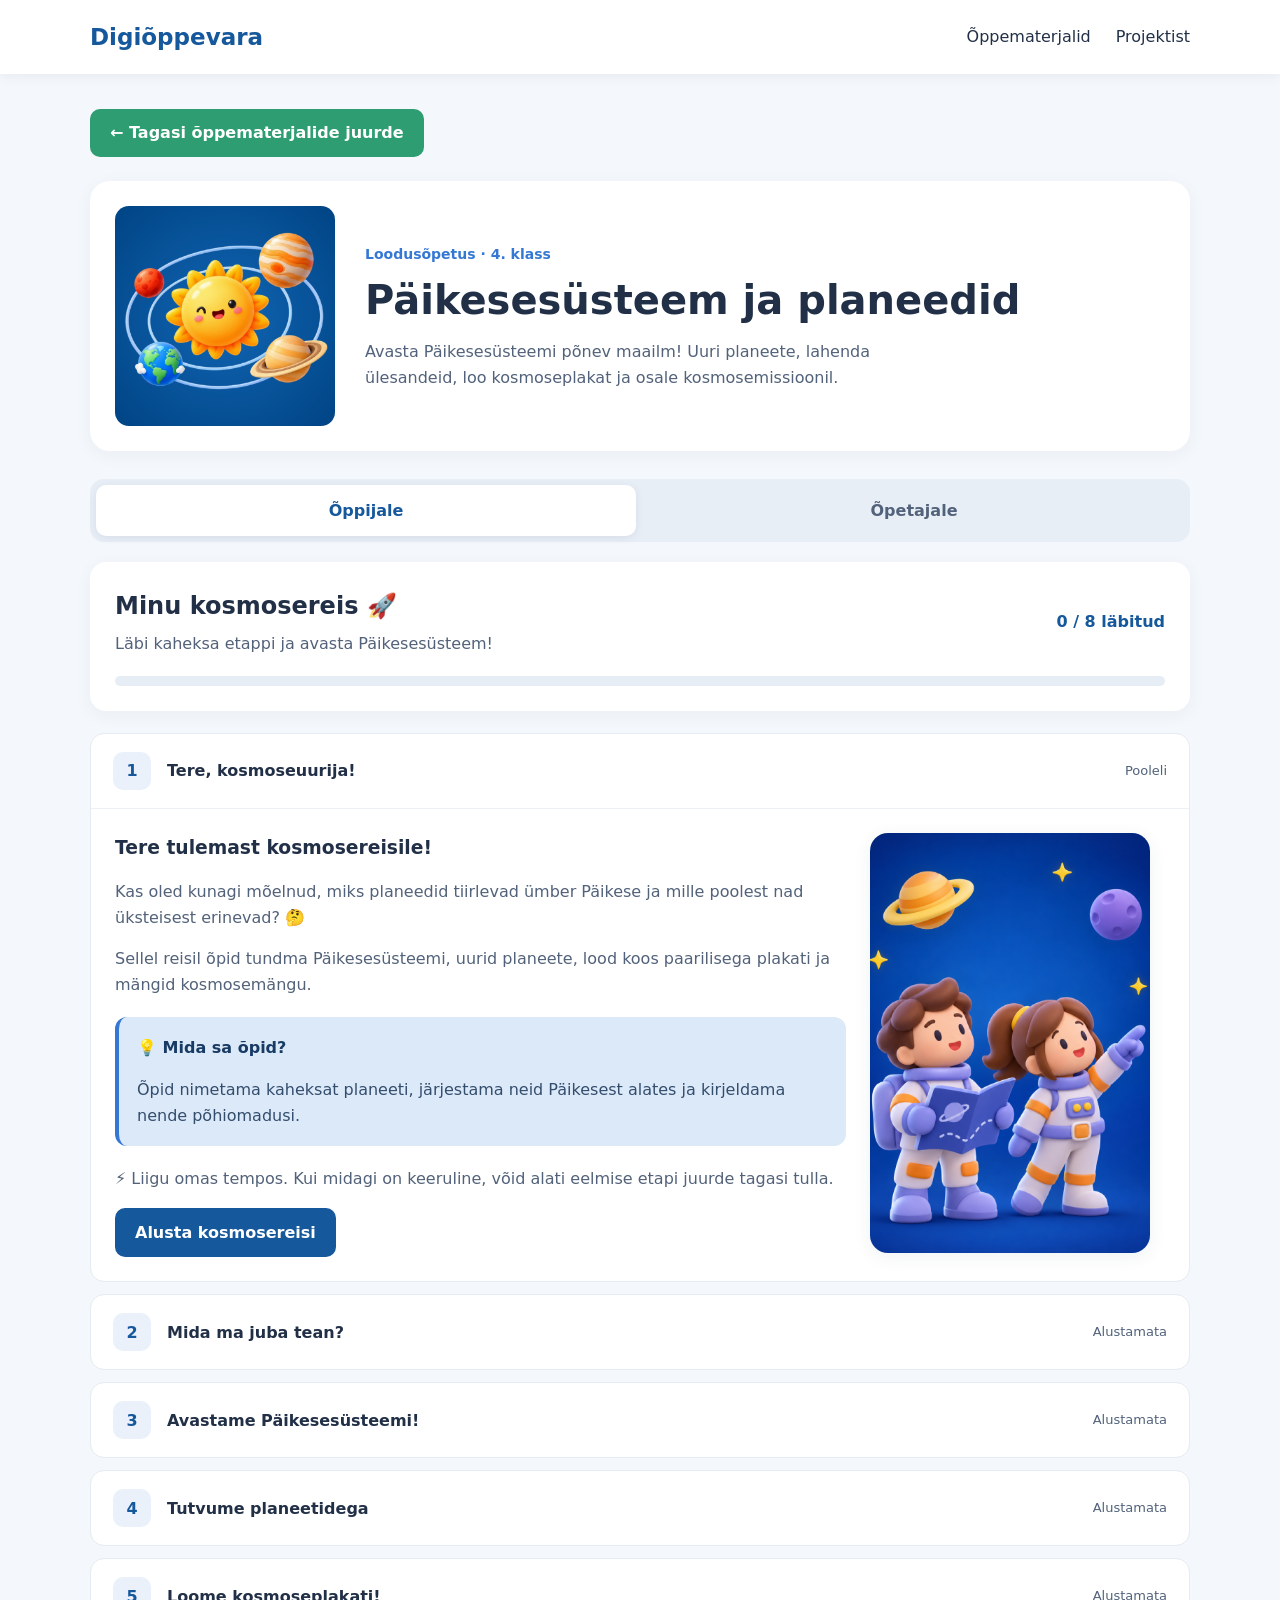
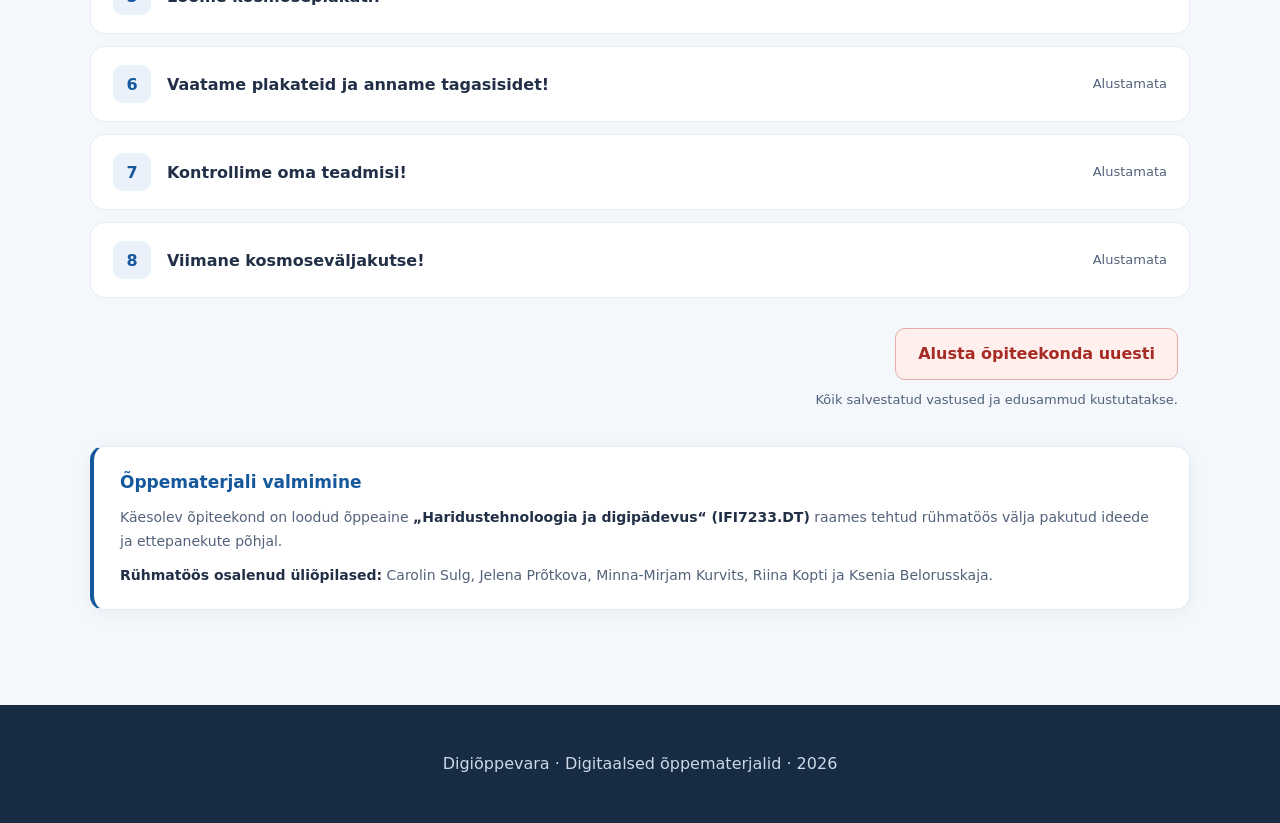
==== commit 393b7975: "Update paikesesusteem.html" ====
--- a/materjalid/loodusopetus/4-klass/paikesesusteem.html
+++ b/materjalid/loodusopetus/4-klass/paikesesusteem.html
@@ -7,7 +7,7 @@
   <title>Päikesesüsteem ja planeedid | Digiõppevara</title>
 
   <link rel="stylesheet" href="../../../css/style.css">
-  <link rel="stylesheet" href="../../../css/loodusopetus/4-klass/paikesesusteem-post-review.css">
+  <link rel="stylesheet" href="../../../css/loodusopetus/4-klass/paikesesusteem-poster-review.css">
   <link rel="stylesheet" href="../../../css/loodusopetus/4-klass/paikesesusteem-final-stage.css">
 
   <script src="../../../js/loodusopetus/4-klass/paikesesusteem-config.js" defer></script>
@@ -233,6 +233,37 @@
             asteroidid ja teised taevakehad.
           </p>
 
+          <!-- Õppevideo -->
+          <div class="space-video-section">
+            <h3>Vaatame videot!</h3>
+          
+            <p>
+              Vaata videot ja avasta, mida uut
+              saad teada Päikesesüsteemi kohta.
+            </p>
+          
+            <div class="space-video-wrapper">
+              <iframe
+                src="https://www.youtube.com/embed/8TgbHLDJvdo"
+                title="Tartu observatooriumi õppevideo"
+                loading="lazy"
+                allow="accelerometer; autoplay; clipboard-write; encrypted-media; gyroscope; picture-in-picture; web-share"
+                referrerpolicy="strict-origin-when-cross-origin"
+                allowfullscreen>
+              </iframe>
+            </div>
+          
+            <p class="space-video-source">
+              Video allikas:
+              <a
+                href="https://www.youtube.com/watch?v=8TgbHLDJvdo"
+                target="_blank"
+                rel="noopener noreferrer">
+                Tartu observatoorium (YouTube)
+              </a>
+            </p>
+          </div>
+
           <div class="learning-box">
             <strong>Uurime Päikesesüsteemi! 🔭</strong>
 
@@ -404,15 +435,7 @@
                     aria-label="Järgmine planeedi pilt">
                     &#8594;
                   </button>
-
                 </div>
-
-                <button
-                  id="poster-image-select"
-                  type="button"
-                  class="secondary-button poster-image-select">
-                  Vali see pilt
-                </button>
 
                 <p
                   id="poster-image-status"
@@ -727,13 +750,20 @@
             </p>
           </div>
 
-          <button
-            type="button"
-            class="action-button"
-            data-complete-step="7"
-            data-next-step="8">
-            Edasi 8. etapiga
-          </button>
+        <label class="scratch-confirm">
+          <input id="scratch-confirm" type="checkbox">
+          Olen Scratchi mängu läbi proovinud ja küsimustele vastanud.
+        </label>
+        
+        <button
+          type="button"
+          class="action-button"
+          data-complete-step="7"
+          data-next-step="8"
+          disabled>
+          Edasi 8. etapiga
+        </button>
+          
         </div>
       </details>
 
@@ -961,43 +991,237 @@
 
     </section>
 
-    <section
-      id="teacher-view"
-      class="journey-panel"
-      hidden>
-
-      <div class="teacher-placeholder">
-        <h2>Õpiteekonna kirjeldus õpetajale</h2>
-
-        <p>
-          Õppematerjal on mõeldud 4. klassi
-          loodusõpetuse teema
-          „Päikesesüsteem ja planeedid“ õppimiseks.
-          Õpilased tutvuvad Päikesesüsteemiga,
-          uurivad planeete, teevad paaristööd
-          ja kinnistavad teadmisi mänguliste ülesannetega.
-        </p>
-
-        <p>
-          Teisel etapil selgitatakse välja eelteadmised.
-          Kolmandas ja neljandas etapis õpitakse
-          interaktiivsete ülesannete abil.
-          Viiendas etapis koostatakse paaristööna plakat
-          ning kuuendas etapis antakse teise paari tööle tagasisidet.
-          Seitsmendas etapis kasutatakse Scratchi mängu.
-          Kaheksas etapp sisaldab kordamist ja
-          arvutusülesandeid.
-        </p>
-
-        <p>
-          Õpilaste edusammud salvestatakse
-          kasutatava arvuti veebilehitsejasse.
-          Plakatite vastastikuseks hindamiseks
-          vahetavad paarid arvuteid.
-          Töid ei saadeta automaatselt õpetajale.
-        </p>
-      </div>
-
+    <section id="teacher-view" class="journey-panel" hidden>
+        <div class="teacher-placeholder">
+        
+            <h2>Õpiteekonna kirjeldus õpetajale</h2>
+        
+            <p>
+              Õppematerjal on loodud 4. klassi loodusõpetuse
+              teema „Päikesesüsteem ja planeedid“ õppimiseks.
+              Kaheksast etapist koosnev õpiteekond ühendab
+              teadmiste omandamise, iseseisva avastamise,
+              mängulised ülesanded ja koostöise õppimise.
+            </p>
+        
+            <p style="margin-top: 12px;">
+              Õpiteekonna koostamisel on lähtutud formaal-
+              ja mitteformaalõppe lõimimise põhimõttest.
+              Õpilane saab õppida omas tempos, katsetada,
+              teha valikuid, luua koos kaaslasega õppematerjali
+              ning anda teiste tööle tagasisidet.
+            </p>
+        
+            <div class="teacher-section">
+              <h3>Õpieesmärgid</h3>
+              <p>
+                Õpiteekonna läbimise järel tunneb õpilane
+                Päikesesüsteemi üldist ehitust, nimetab kaheksat
+                planeeti, järjestab neid Päikesest alates ning
+                kirjeldab nende põhiomadusi.
+              </p>
+              <p>
+                Lisaks arendab õpilane digipädevust,
+                koostööoskust, probleemilahendusoskust
+                ja oskust anda ning vastu võtta tagasisidet.
+              </p>
+            </div>
+        
+            <div class="teacher-section">
+              <h3>Õpiteekonna ülesehitus</h3>
+        
+              <p class="teacher-route">
+                Eelteadmised → avastamine → harjutamine →
+                loovtöö → tagasiside → kinnistamine →
+                lõppülesanne
+              </p>
+        
+              <p>
+                <strong>1.–2. etapp. Sissejuhatus ja eelteadmised.</strong>
+                Õpilane tutvub õpiteekonnaga ja vastab
+                neljale küsimusele oma varasemate teadmiste kohta.
+              </p>
+        
+              <p>
+                <strong>3.–4. etapp. Avastamine ja uurimine.</strong>
+                H5P ülesannete abil tutvutakse Päikesesüsteemi
+                ja planeetidega. Õpilane valib uurimiseks
+                ühe planeedi ning täidab selle kohta
+                planeedipassi.
+              </p>
+        
+              <p>
+                <strong>5. etapp. Koostöine loovülesanne.</strong>
+                Paaristööna koostatakse digitaalne planeediplakat.
+                Õpilased valivad planeedi, sobiva pildi,
+                kolm fakti ja kujunduse.
+              </p>
+        
+              <p>
+                <strong>6. etapp. Kaaslaste tagasiside.</strong>
+                Paarid vahetavad arvuteid ning hindavad
+                teise paari plakatit. Kontrollitakse planeedi
+                nime ja pildi sobivust, faktide õigsust
+                ning antakse tagasisidet kujundusele.
+              </p>
+        
+              <p>
+                <strong>7. etapp. Mänguline kinnistamine.</strong>
+                Scratchi kosmosemängus korratakse
+                planeetide kohta õpitud teadmisi.
+              </p>
+        
+              <p>
+                <strong>8. etapp. Viimane kosmosemissioon.</strong>
+                Õpilane kordab planeete H5P mälumängus
+                ning lahendab kolm kosmoseteemalist
+                matemaatikaülesannet.
+              </p>
+            </div>
+        
+            <div class="teacher-section">
+              <h3>Õppetöö korraldamine</h3>
+              <p>
+                Õppematerjali saab kasutada nii tunnis
+                kui ka iseseisva õppimise toetamiseks.
+                Õpilased liiguvad etappide vahel omas tempos
+                ja võivad vajaduse korral varasemate
+                ülesannete juurde tagasi pöörduda.
+              </p>
+              <p>
+                Viiendas ja kuuendas etapis on soovitatav
+                korraldada paaristöö. Plakatite hindamiseks
+                vahetavad paarid arvuteid, sest koostatud
+                plakatid salvestatakse kasutatava arvuti
+                veebilehitsejasse.
+              </p>
+              <p>
+                Õpetaja toetab õppijaid, suunab arutelu
+                ning aitab vajaduse korral keerulisemate
+                ülesannete lahendamisel.
+              </p>
+            </div>
+        
+            <div class="teacher-section">
+              <h3>Hindamine ja tagasiside</h3>
+              <p>
+                Õpiteekonnas kasutatakse peamiselt
+                kujundavat hindamist. Õpilane saab
+                interaktiivsetes ülesannetes kohest
+                tagasisidet ning vajaduse korral
+                vastuseid parandada.
+              </p>
+              <p>
+                Plakati koostamisel ja hindamisel
+                pööratakse tähelepanu teadmiste õigsusele,
+                koostööle ja kaaslaste tagasisidele.
+                Viimase etapi arvutusülesanded tuleb
+                õpiteekonna lõpetamiseks lahendada õigesti.
+              </p>
+            </div>
+        
+            <div class="teacher-section">
+              <h3>Oluline teada</h3>
+              <p>
+                Õpilaste vastused, plakatid ja edusammud
+                salvestatakse kasutatava seadme
+                veebilehitsejasse. Andmeid ei saadeta
+                automaatselt õpetajale ega sünkroonita
+                eri seadmete vahel.
+              </p>
+              <p>
+                Nupu „Alusta õpiteekonda uuesti“ kasutamisel
+                kustutatakse salvestatud vastused ja edusammud.
+                Ühiskasutuses olevate arvutite puhul tuleb
+                arvestada varasemate kasutajate andmetega.
+              </p>
+            </div>
+        
+            <div class="teacher-section">
+              <h3>Lisamaterjalid ja kasulikud lingid</h3>
+        
+              <p>
+                Õpetaja saab õpiteekonda täiendada
+                järgmiste õppematerjalide, videote
+                ja interaktiivsete keskkondadega.
+              </p>
+        
+              <div class="teacher-resources">
+        
+                <a class="teacher-resource"
+                   href="https://www.solarsystemscope.com/"
+                   target="_blank" rel="noopener noreferrer">
+                  <strong>Solar System Scope</strong>
+                  <span>
+                    Interaktiivne 3D-mudel Päikesesüsteemi
+                    ja planeetide uurimiseks.
+                  </span>
+                </a>
+        
+                <a class="teacher-resource"
+                   href="https://www.taskutark.ee/test/paikesesusteem/"
+                   target="_blank" rel="noopener noreferrer">
+                  <strong>TaskuTark – Päikesesüsteemi test</strong>
+                  <span>
+                    Valikvastustega test teadmiste
+                    kordamiseks ja kinnistamiseks.
+                  </span>
+                </a>
+        
+                <a class="teacher-resource"
+                   href="https://www.taskutark.ee/paikesesusteem-2/"
+                   target="_blank" rel="noopener noreferrer">
+                  <strong>TaskuTark – Päikesesüsteem</strong>
+                  <span>
+                    Õppetekst planeetide ja
+                    nende omaduste kohta.
+                  </span>
+                </a>
+        
+                <a class="teacher-resource"
+                   href="https://esero.ee/paxi-videod/"
+                   target="_blank" rel="noopener noreferrer">
+                  <strong>ESERO Eesti – Paxi õppevideod</strong>
+                  <span>
+                    Eestikeelsed kosmoseteemalised
+                    õppevideod 6–12-aastastele.
+                  </span>
+                </a>
+        
+                <a class="teacher-resource"
+                   href="https://esero.ee/pohikool/"
+                   target="_blank" rel="noopener noreferrer">
+                  <strong>ESERO Eesti – Õppematerjalid</strong>
+                  <span>
+                    Praktilised tegevused, uurimisülesanded
+                    ja õppematerjalid õpetajale.
+                  </span>
+                </a>
+        
+              </div>
+            </div>
+        
+          </div>
+        </section>
+        
+        <!-- ÕPPEMATERJALI TAUST JA AUTORID -->
+        <aside class="project-credit">
+          <h3>Õppematerjali valmimine</h3>
+        
+          <p>
+            Käesolev õpiteekond on loodud õppeaine
+            <strong>„Haridustehnoloogia ja digipädevus“
+            (IFI7233.DT)</strong> raames tehtud rühmatöös
+            välja pakutud ideede ja ettepanekute põhjal.
+          </p>
+        
+          <p>
+            <strong>Rühmatöös osalenud üliõpilased:</strong>
+            Carolin Sulg, Jelena Prõtkova,
+            Minna-Mirjam Kurvits, Riina Kopti
+            ja Ksenia Belorusskaja.
+          </p>
+        </aside>
     </section>
 
   </main>
@@ -1009,5 +1233,20 @@
   </footer>
 
   <script src="https://sisuloome.e-koolikott.ee/sites/default/files/h5p/h5p-core/js/h5p-resizer.js"></script>
+
+  <script>
+  (() => {
+    const checkbox = document.querySelector("#scratch-confirm");
+    const next = document.querySelector(
+      '[data-complete-step="7"]'
+    );
+
+    if (!checkbox || !next) return;
+    checkbox.addEventListener("change", () => {
+      next.disabled = !checkbox.checked;
+      });
+    })();
+  </script>
+  
 </body>
 </html>
--- a/css/style.css
+++ b/css/style.css
@@ -1348,3 +1348,174 @@
     transition: none;
   }
 }
+
+
+/* ÕPETAJA VAADE */
+
+.teacher-placeholder h2 {
+  margin: 0 0 18px;
+  color: var(--blue);
+}
+
+.teacher-section {
+  margin-top: 26px;
+  padding-top: 22px;
+  border-top: 1px solid #e5ebf2;
+}
+
+.teacher-section h3 {
+  margin: 0 0 12px;
+  color: var(--blue);
+  font-size: 19px;
+}
+
+.teacher-placeholder p + p,
+.teacher-section p + p {
+  margin-top: 12px;
+}
+
+.teacher-route {
+  margin: 12px 0 20px !important;
+  padding: 14px 18px;
+  background: #eef4fc;
+  border-radius: 12px;
+  color: var(--blue) !important;
+  font-weight: 600;
+  line-height: 1.8;
+}
+
+/* LISAMATERJALID */
+
+.teacher-resources {
+  display: grid;
+  grid-template-columns: repeat(2, minmax(0, 1fr));
+  gap: 12px;
+  margin-top: 18px;
+}
+
+.teacher-resource {
+  display: block;
+  padding: 16px 18px;
+  background: #f5f8fd;
+  border: 1px solid #dce6f3;
+  border-radius: 12px;
+  transition: background 0.2s, border-color 0.2s;
+}
+
+.teacher-resource:hover {
+  background: #eaf2ff;
+  border-color: var(--accent);
+}
+
+.teacher-resource:focus-visible {
+  outline: 2px solid var(--accent);
+  outline-offset: 3px;
+}
+
+.teacher-resource strong {
+  display: block;
+  margin-bottom: 5px;
+  color: var(--blue);
+  font-size: 15px;
+}
+
+.teacher-resource span {
+  display: block;
+  font-size: 14px;
+  line-height: 1.5;
+  color: var(--muted);
+}
+
+/* ÕPPEMATERJALI TAUST JA AUTORID */
+
+.project-credit {
+  margin: 24px 0 35px;
+  padding: 22px 26px;
+  background: white;
+  border: 1px solid #e1e9f3;
+  border-left: 4px solid var(--blue);
+  border-radius: 14px;
+  box-shadow: 0 4px 18px #2036530c;
+}
+
+.project-credit h3 {
+  margin: 0 0 10px;
+  color: var(--blue);
+  font-size: 17px;
+}
+
+.project-credit p {
+  margin: 0;
+  color: var(--muted);
+  font-size: 14px;
+  line-height: 1.7;
+}
+
+.project-credit p + p {
+  margin-top: 10px;
+}
+
+.project-credit strong {
+  color: var(--text);
+}
+
+/* VÄIKSEMAD EKRAANID */
+
+@media (max-width: 700px) {
+  .teacher-resources {
+    grid-template-columns: 1fr;
+  }
+
+  .teacher-placeholder,
+  .project-credit {
+    padding: 20px;
+  }
+
+  .teacher-route {
+    font-size: 14px;
+  }
+}
+
+
+/* 3. ETAPP – ÕPPEVIDEO */
+
+.space-video-section {
+  margin: 24px 0 30px;
+}
+
+.space-video-section h3 {
+  margin-bottom: 10px;
+}
+
+.space-video-section > p {
+  margin-bottom: 15px;
+}
+
+.space-video-wrapper {
+  position: relative;
+  width: 100%;
+  max-width: 850px;
+  aspect-ratio: 16 / 9;
+  overflow: hidden;
+  background: #111827;
+  border-radius: 16px;
+}
+
+.space-video-wrapper iframe {
+  display: block;
+  width: 100%;
+  height: 100%;
+  border: 0;
+}
+
+.space-video-source {
+  margin-top: 9px;
+  font-size: 13px;
+  color: var(--muted);
+}
+
+.space-video-source a {
+  color: var(--blue);
+  text-decoration: underline;
+}
+
--- a/css/loodusopetus/4-klass/paikesesusteem-poster-review.css
+++ b/css/loodusopetus/4-klass/paikesesusteem-poster-review.css
@@ -0,0 +1,249 @@
+.review-layout {
+  display: grid;
+  grid-template-columns: minmax(320px, 480px) minmax(0, 1fr);
+  gap: 28px;
+  align-items: start;
+  margin-top: 20px;
+}
+
+.review-poster-column,
+.review-form-column {
+  min-width: 0;
+}
+
+.review-poster-column h4,
+.review-form-column h4 {
+  margin: 0 0 14px;
+  font-size: 20px;
+  color: var(--text);
+}
+
+.review-poster-wrap {
+  display: flex;
+  justify-content: flex-start;
+}
+
+.poster-preview--review {
+  position: relative;
+  width: 100%;
+  max-width: 420px;
+  aspect-ratio: 1000 / 1414;
+  overflow: hidden;
+  border-radius: 18px;
+  background: #dfe8f5;
+  box-shadow: 0 10px 28px rgba(22, 49, 86, 0.12);
+  isolation: isolate;
+}
+
+/* Plakati pealkiri ja alapealkiri */
+
+.poster-preview--review .poster-head {
+  position: absolute;
+  z-index: 4;
+  top: 0;
+  left: 0;
+  right: 0;
+  padding: 6.5% 7% 10%;
+  text-align: center;
+}
+
+.poster-preview--review #review-title {
+  position: static;
+  margin: 0 0 8px;
+  color: #fff;
+  font-size: clamp(24px, 3vw, 38px);
+  line-height: 1.1;
+  font-weight: 800;
+  text-shadow: 0 2px 8px rgba(16, 36, 67, 0.4);
+}
+
+.poster-preview--review #review-subtitle {
+  position: static;
+  margin: 0;
+  color: #fff;
+  font-size: clamp(13px, 1.6vw, 18px);
+  line-height: 1.3;
+  font-weight: 600;
+  text-shadow: 0 2px 7px rgba(16, 36, 67, 0.5);
+}
+
+/* Faktid ja autorid */
+
+.poster-preview--review .poster-facts {
+  gap: 10px;
+}
+
+.poster-preview--review .poster-fact {
+  padding: 7px 10px;
+  font-size: clamp(11px, 1.3vw, 15px);
+  line-height: 1.3;
+}
+
+.poster-preview--review #review-team {
+  position: absolute;
+  z-index: 4;
+  left: 7%;
+  right: 7%;
+  bottom: 3%;
+  color: #fff;
+  font-size: clamp(11px, 1.3vw, 15px);
+  font-weight: 400;
+  line-height: 1.3;
+  text-align: center;
+  text-shadow: 0 2px 6px rgba(0, 0, 0, 0.5);
+  overflow-wrap: anywhere;
+}
+
+/* Hindamisvorm */
+
+.review-intro {
+  margin: 0 0 14px;
+  color: var(--muted);
+}
+
+.review-form {
+  display: flex;
+  flex-direction: column;
+  gap: 16px;
+}
+
+.review-question {
+  min-width: 0;
+  border: 1px solid #d9e3f0;
+  border-radius: 16px;
+  background: #fff;
+  padding: 16px 18px;
+}
+
+.review-question legend {
+  padding: 0 6px;
+  font-weight: 700;
+  color: var(--text);
+}
+
+.review-question label {
+  display: block;
+  margin: 10px 0 0;
+  color: #3f5572;
+  cursor: pointer;
+}
+
+.review-question input[type="radio"] {
+  margin-right: 8px;
+  accent-color: var(--blue);
+}
+
+.review-question input[type="text"],
+.review-question textarea {
+  display: block;
+  width: 100%;
+  margin-top: 10px;
+  padding: 12px 14px;
+  border-radius: 12px;
+  border: 1px solid #cfdced;
+  background: #fff;
+  color: var(--text);
+  font: inherit;
+}
+
+.review-question textarea {
+  resize: vertical;
+  min-height: 100px;
+}
+
+.review-question input:focus-visible,
+.review-question textarea:focus-visible {
+  outline: 2px solid var(--accent);
+  outline-offset: 2px;
+}
+
+.review-actions {
+  display: flex;
+  flex-wrap: wrap;
+  gap: 12px;
+  align-items: center;
+}
+
+/* Salvestatud tagasiside */
+
+#review-message {
+  margin-top: 4px;
+}
+
+.review-results {
+  display: flex;
+  flex-direction: column;
+  gap: 10px;
+}
+
+.review-feedback-item {
+  padding: 12px 14px;
+  border: 1px solid #d9e3f0;
+  border-radius: 12px;
+  background: #f5f8fc;
+  color: var(--text);
+}
+
+.review-feedback-item strong {
+  display: block;
+  margin-bottom: 4px;
+}
+
+.review-feedback-item p {
+  margin: 0;
+  line-height: 1.5;
+}
+
+.review-feedback-item.is-correct {
+  border-color: #b9dec9;
+  background: #edf8f1;
+}
+
+.review-feedback-item.is-wrong {
+  border-color: #edc1bb;
+  background: #fff1ef;
+}
+
+/* Tahvelarvutid ja telefonid */
+
+@media (max-width: 980px) {
+  .review-layout {
+    grid-template-columns: 1fr;
+  }
+
+  .review-poster-wrap {
+    justify-content: center;
+  }
+
+  .poster-preview--review {
+    max-width: 440px;
+  }
+}
+
+@media (max-width: 550px) {
+  .review-layout {
+    gap: 24px;
+  }
+
+  .review-question {
+    padding: 14px;
+  }
+
+  .review-poster-column h4,
+  .review-form-column h4 {
+    font-size: 18px;
+  }
+
+  .poster-preview--review #review-title {
+    font-size: clamp(22px, 6vw, 32px);
+  }
+
+  .poster-preview--review #review-subtitle {
+    font-size: clamp(12px, 3vw, 16px);
+  }
+
+  .poster-preview--review .poster-fact {
+    font-size: clamp(10px, 2.8vw, 14px);
+    padding: 6px 8px;
+  }
+}
